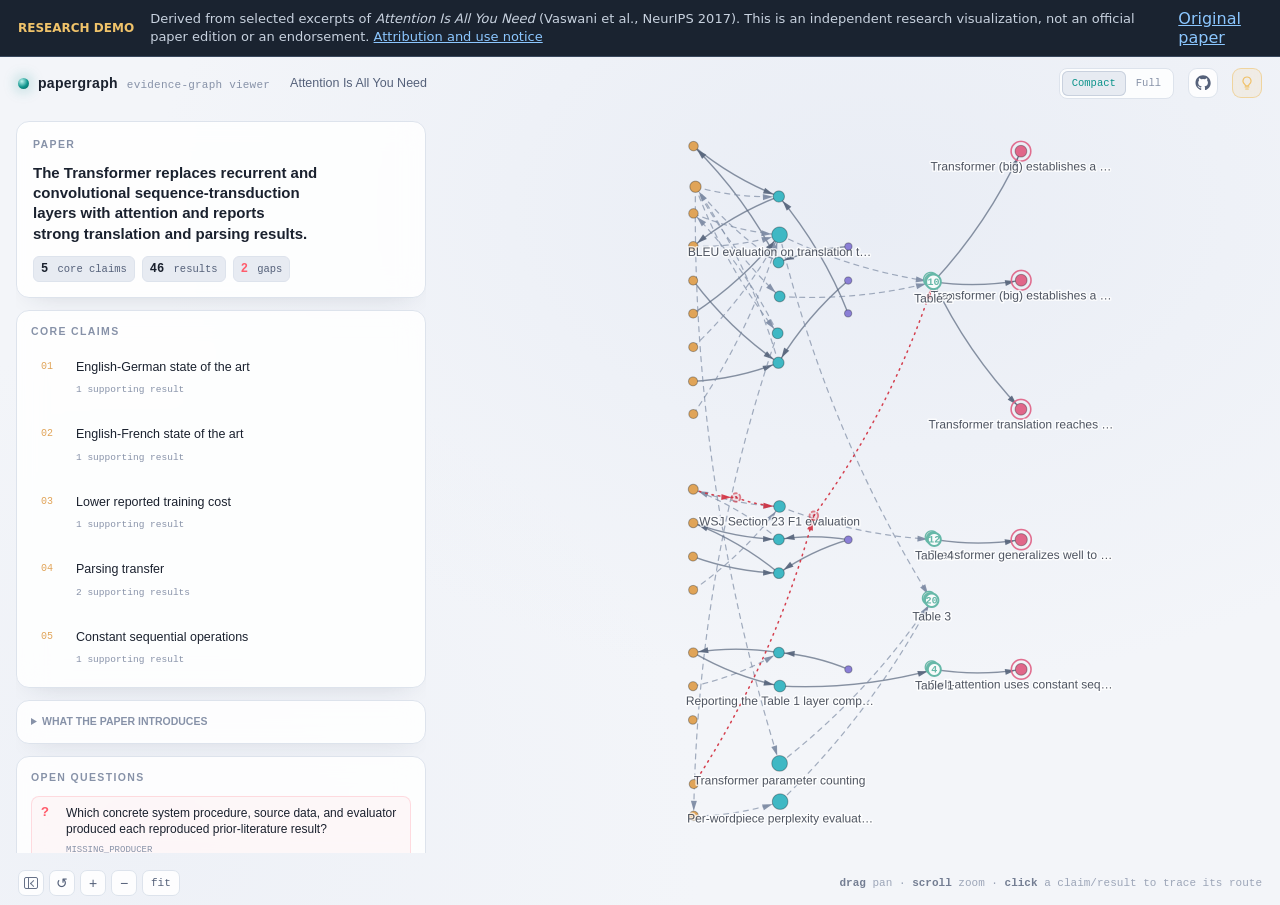
==== docs/demo/attention-is-all-you-need/index.html @ 40bf3dae "docs: add bilingual onboarding and research demo" ====
<!doctype html>
<html lang="en">
<head>
  <meta charset="utf-8">
  <meta name="viewport" content="width=device-width, initial-scale=1">
  <title>PaperGraph Demo: Attention Is All You Need</title>
  <style>
    :root { color-scheme: dark; font-family: ui-sans-serif, system-ui, sans-serif; background: #10141b; color: #e8edf4; }
    * { box-sizing: border-box; }
    body { margin: 0; min-width: 320px; }
    .notice { align-items: center; background: #1a2330; border-bottom: 1px solid #38475c; display: flex; gap: 16px; min-height: 52px; padding: 9px 18px; }
    .label { color: #f0c36a; flex: 0 0 auto; font-size: 12px; font-weight: 700; text-transform: uppercase; }
    .copy { color: #c8d2df; flex: 1 1 auto; font-size: 13px; line-height: 1.35; }
    a { color: #8cc7ff; }
    iframe { border: 0; display: block; height: calc(100vh - 52px); min-height: 500px; width: 100%; }
    @media (max-width: 720px) { .notice { align-items: flex-start; flex-direction: column; gap: 4px; min-height: 72px; } iframe { height: calc(100vh - 72px); } }
  </style>
</head>
<body>
  <header class="notice">
    <span class="label">Research demo</span>
    <span class="copy">Derived from selected excerpts of <em>Attention Is All You Need</em> (Vaswani et al., NeurIPS 2017). This is an independent research visualization, not an official paper edition or an endorsement. <a href="NOTICE.md">Attribution and use notice</a></span>
    <a href="https://proceedings.neurips.cc/paper/2017/hash/3f5ee243547dee91fbd053c1c4a845aa-Abstract.html">Original paper</a>
  </header>
  <iframe src="viewer.html" title="PaperGraph evidence graph for Attention Is All You Need"></iframe>
</body>
</html>
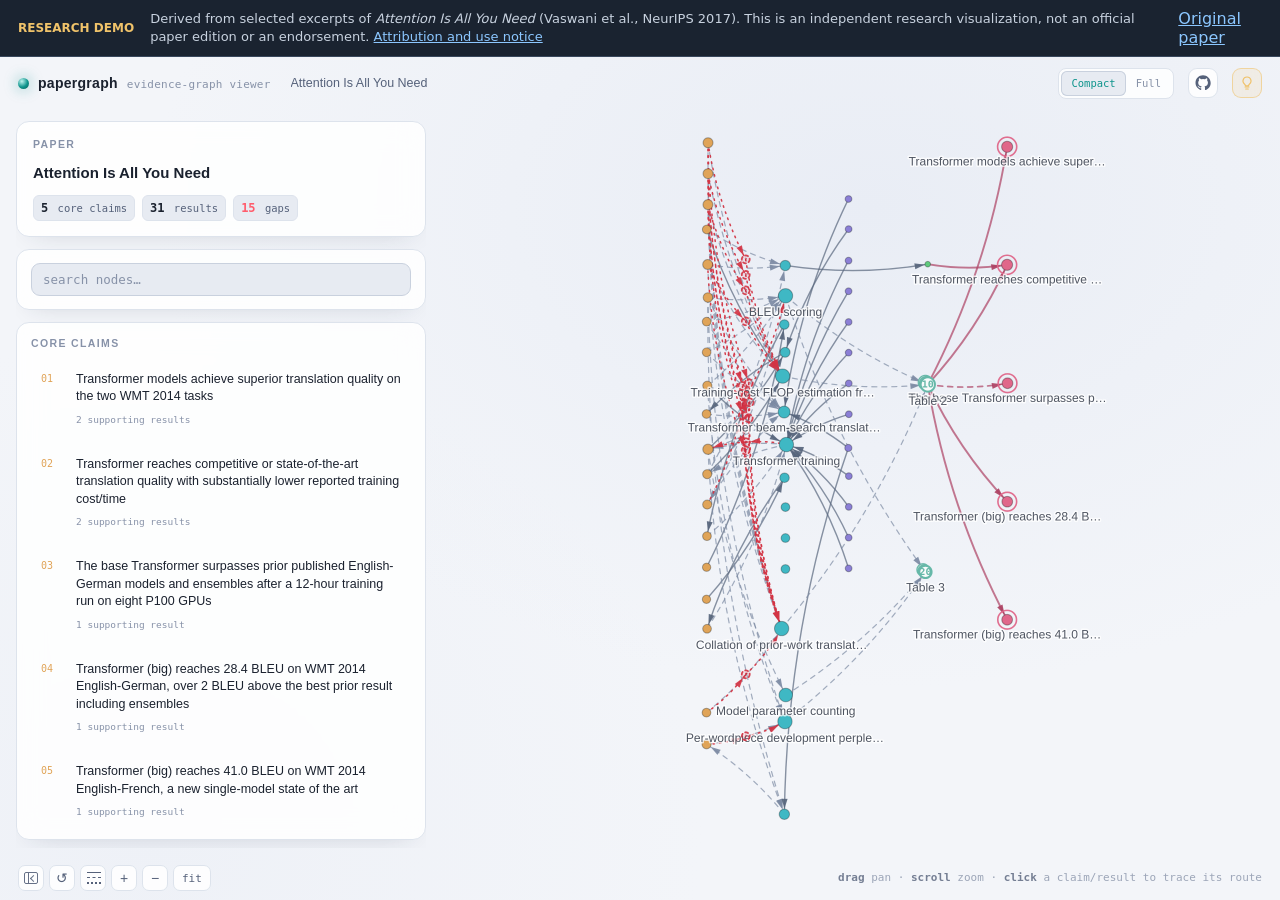
==== commit 722fa9ac: "release: 0.1.5 responsive viewer polish" ====
--- a/docs/demo/attention-is-all-you-need/index.html
+++ b/docs/demo/attention-is-all-you-need/index.html
@@ -7,13 +7,14 @@
   <style>
     :root { color-scheme: dark; font-family: ui-sans-serif, system-ui, sans-serif; background: #10141b; color: #e8edf4; }
     * { box-sizing: border-box; }
-    body { margin: 0; min-width: 320px; }
+    html, body { height: 100%; }
+    body { display: flex; flex-direction: column; margin: 0; min-width: 320px; min-height: 100dvh; overflow: hidden; }
     .notice { align-items: center; background: #1a2330; border-bottom: 1px solid #38475c; display: flex; gap: 16px; min-height: 52px; padding: 9px 18px; }
     .label { color: #f0c36a; flex: 0 0 auto; font-size: 12px; font-weight: 700; text-transform: uppercase; }
     .copy { color: #c8d2df; flex: 1 1 auto; font-size: 13px; line-height: 1.35; }
     a { color: #8cc7ff; }
-    iframe { border: 0; display: block; height: calc(100vh - 52px); min-height: 500px; width: 100%; }
-    @media (max-width: 720px) { .notice { align-items: flex-start; flex-direction: column; gap: 4px; min-height: 72px; } iframe { height: calc(100vh - 72px); } }
+    iframe { border: 0; display: block; flex: 1 1 auto; height: auto; min-height: 0; width: 100%; }
+    @media (max-width: 720px) { .notice { align-items: flex-start; flex-direction: column; gap: 4px; } }
   </style>
 </head>
 <body>
